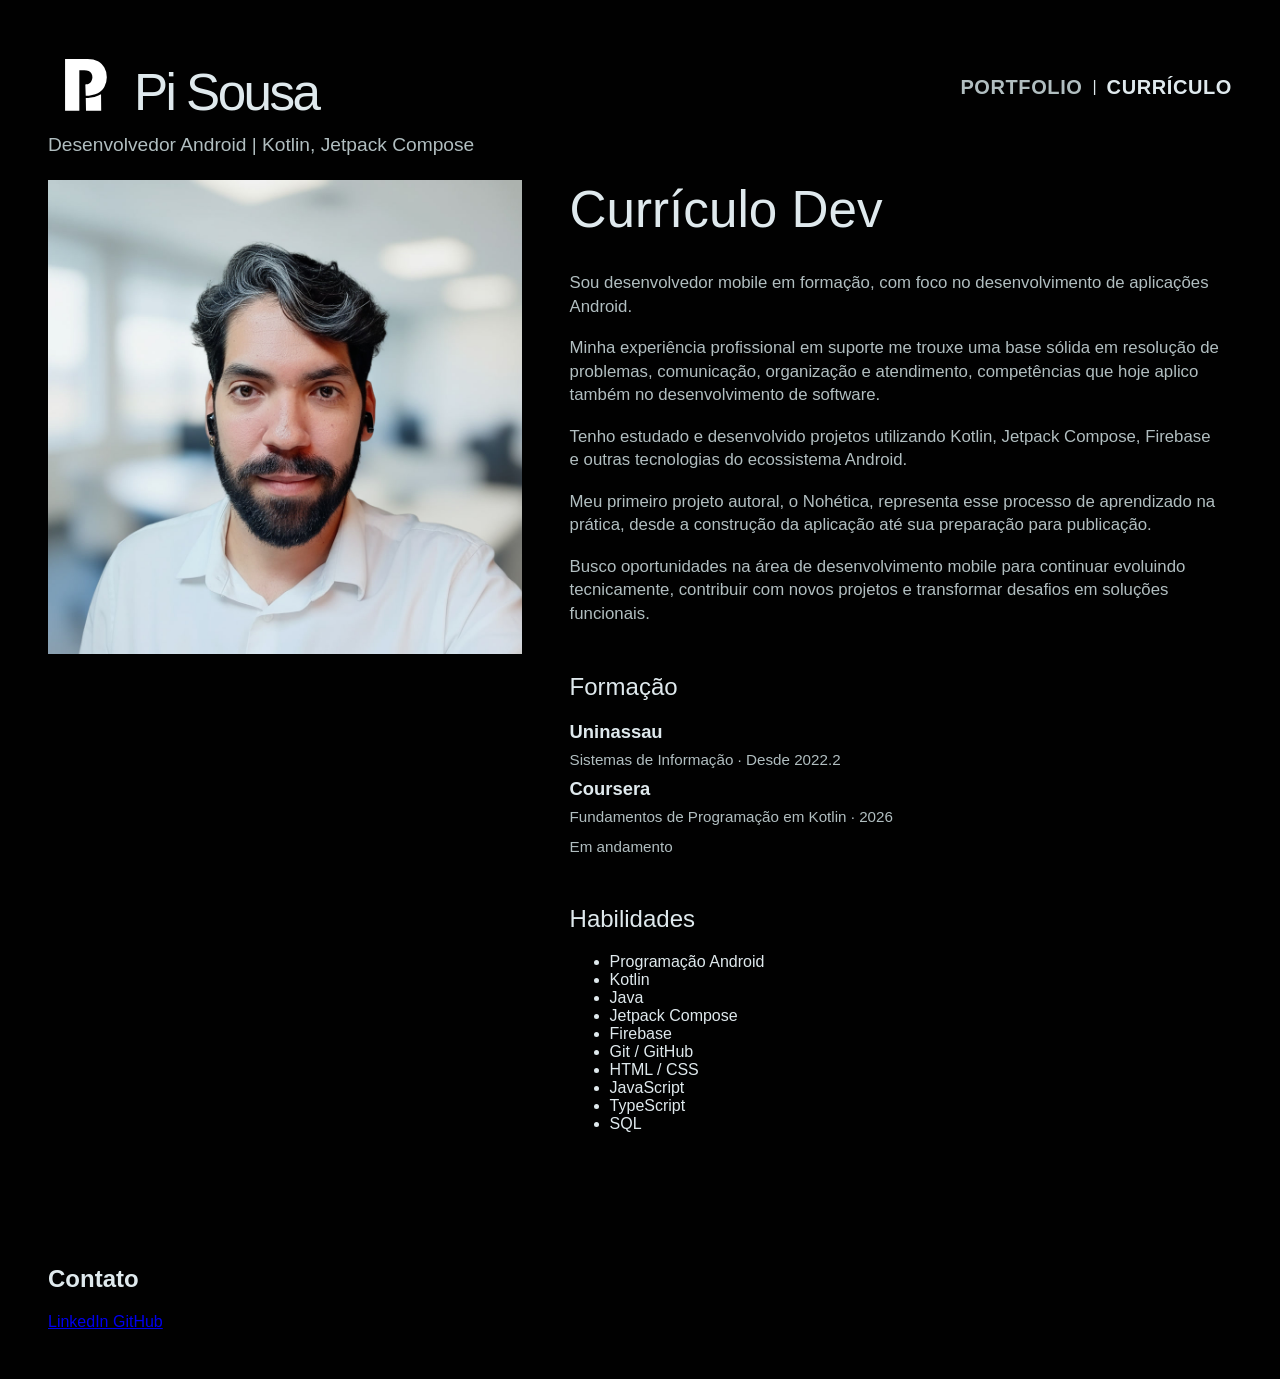
==== curriculo.html @ ac5650f1 "Update curriculo.html pulando lin/ha skills" ====
<!DOCTYPE html>
<html lang="pt-BR">

<head>
  <meta charset="UTF-8">
  <meta name="viewport" content="width=device-width, initial-scale=1.0">

  <title>Pi Sousa — Currículo</title>

  <link rel="stylesheet" href="css/style.css">
</head>

<body>

  <main class="portfolio">

    <!-- CABEÇALHO -->

    <header class="portfolio-header">

      <div class="portfolio-brand">

        <div class="portfolio-name">

          <img
            src="assets/pi%20logo%20(1).svg"
            alt="Logo Pi">

          <h1>Pi Sousa</h1>

        </div>

        <nav class="portfolio-nav">

          <a href="index.html">
            PORTFOLIO
          </a>

          <span>|</span>

          <a href="curriculo.html" class="active">
            CURRÍCULO
          </a>

        </nav>

      </div>

      <p class="portfolio-subtitle">
        Desenvolvedor Android | Kotlin, Jetpack Compose
      </p>

    </header>


    <!-- CURRÍCULO -->

    <section class="curriculo">

      <div class="curriculo-intro">

        <div class="curriculo-foto">

          <img
            src="assets/pi.jpg"
            alt="Pi Sousa">

        </div>

        <div class="curriculo-bio">

          <h2>Currículo Dev</h2>

          <p>
            Sou desenvolvedor mobile em formação, com foco no
            desenvolvimento de aplicações Android.
          </p>

          <p>
            Minha experiência profissional em suporte me trouxe uma
            base sólida em resolução de problemas, comunicação,
            organização e atendimento, competências que hoje aplico
            também no desenvolvimento de software.
          </p>

          <p>
            Tenho estudado e desenvolvido projetos utilizando Kotlin,
            Jetpack Compose, Firebase e outras tecnologias do
            ecossistema Android.
          </p>

          <p>
            Meu primeiro projeto autoral, o Nohética, representa esse
            processo de aprendizado na prática, desde a construção da
            aplicação até sua preparação para publicação.
          </p>

          <p>
            Busco oportunidades na área de desenvolvimento mobile para
            continuar evoluindo tecnicamente, contribuir com novos
            projetos e transformar desafios em soluções funcionais.
          </p>


           <!-- FORMAÇÃO -->

      <section class="curriculo-section">

        <h2>Formação</h2>

        <div class="curriculo-item">

          <h3>Uninassau</h3>

          <p>
            Sistemas de Informação · Desde 2022.2
          </p>

        </div>

        <div class="curriculo-item">

          <h3>Coursera</h3>

          <p>
            Fundamentos de Programação em Kotlin · 2026
          </p>

          <p>
            Em andamento
          </p>

        </div>

      </section>


      <!-- HABILIDADES -->

      <section class="curriculo-section">

        <h2>Habilidades</h2>

<ul class="skills">

  <li>Programação Android</li>
  <li>Kotlin</li>
  <li>Java</li>
  <li>Jetpack Compose</li>
  <li>Firebase</li>
  <li>Git / GitHub</li>
  <li>HTML / CSS</li>
  <li>JavaScript</li>
  <li>TypeScript</li>
  <li>SQL</li>

</ul>

      </section>




      </div>


         <!-- CONTATO -->

      <section class="curriculo-section">

        <h2>Contato</h2>

        <div class="curriculo-links">

          <a href="#" target="_blank">
            LinkedIn
          </a>

          <a href="#" target="_blank">
            GitHub
          </a>

        </div>

      </section>

    </section>

  </main>

</body>

</html>
---- css/style.css ----
:root {
  --bg: #010101;
  --bgcards: #091218;
  --text: #dfe9ed;
  --subtext: #b1bec0;
  --text-muted: #7f8b91;
  --text-subtle: #59666d;
  --gap: 24px;
}
* {
  box-sizing: border-box;
}

html {
  scroll-behavior: smooth;
}

body {
  margin: 0;
  background: var(--bg);
  color: var(--text);
  font-family: Arial, Helvetica, sans-serif;
}

.portfolio {
  width: 100%;
  max-width: 1600px;
  margin: 0 auto;
  padding: 48px;
}

.portfolio-brand {
  display: flex;
  align-items: center;
  gap: 16px;
}

.portfolio-brand img {
  width: 70px;
  height: 70px;
  object-fit: contain;
  filter: invert(1);
}

.portfolio-name {
  display: flex;
    align-items: flex-end;
  gap: 16px;
}

.portfolio-nav {
  display: flex;
  align-items: center;
  gap: 10px;
  margin-left: auto;
  margin-top: 8px;
}

.portfolio-nav a {
  color: var(--subtext);
  text-decoration: none;
  font-size: 1.25rem;
  font-weight: 700;
  letter-spacing: 0.03em;
}

.portfolio-nav a.active {
  color: var(--text);
}

/* ---------- CABEÇALHO ---------- */

.portfolio-header {
  margin-bottom: 24px;
}

.portfolio-header h1 {
  margin: 0;
font-size: clamp(1.8rem, 4vw, 4rem);
  font-weight: 500;
  letter-spacing: -0.05em;
  line-height: 0.95;
}

.portfolio-subtitle {
  margin-top: 1rem;
  font-size: 1.2rem;
color: var(--subtext);
}


/* ---------- LINHAS ---------- */

.portfolio-row {
  display: flex;
  gap: 24px;
  width: 100%;
  margin-bottom: 48px;
  align-items: flex-start;
  justify-content: flex-start;
}


/* ---------- PROJETOS ---------- */

.project {
  position: relative;
  overflow: hidden;
  background: transparent;
}

.project img {
  display: block;
  width: 100%;
  height: auto;
  object-fit: contain;
}

/* ---------- TAMANHOS ---------- */

.project-wide {
  flex: 2;
}

.project-medium {
  flex: 1;
}

.project-small {
  flex: 0.7;
}

.project-tall {
  flex: 1;
}


/* ---------- LEGENDAS ---------- */

.project-caption {
  padding: 12px 0 4px;
  font-size: 1.5rem;
  line-height: 1.2;
  color: var(--text);
  font-weight: bold;
}

.project-subcaption {
  padding: 0;
  font-size: 1.5rem;
  line-height: 1.2;
  color: var(--subtext);
}


/* ---------- BLOCOS DE TEXTO ---------- */

.text-card {
  width: 100%;
  min-height: 280px;

  display: flex;
  align-items: center;
  justify-content: center;

  padding: 60px 8%;

 background: var(--bgcards);
}

.text-card p {
  max-width: 1100px;
  margin: 0;

  font-size: clamp(1.5rem, 3vw, 3rem);
  line-height: 1.1;
  letter-spacing: -0.03em;
}

.text-card-large {
  min-height: 400px;
}

.text-card-intro {
  min-height: 160px;
  padding: 40px 8%;
}

.text-card-intro p {
  font-size: clamp(1.2rem, 2vw, 2rem);
}

/* ---------- CURRÍCULO ---------- */

.curriculo {
  width: 100%;
}

.curriculo-intro {
  display: grid;
grid-template-columns: 40% 60%;
  gap: 48px;
  align-items: start;
}

.curriculo-foto img {
  width: 100%;
  height: auto;
  display: block;
}

.curriculo-bio {
  padding-top: 0;
    padding-right: 8%;
}

.curriculo-bio h2 {
  margin: 0 0 32px;
  font-size: clamp(2rem, 4vw, 4rem);
  font-weight: 500;
}

.curriculo-bio p {
  margin: 0 0 18px;
  font-size: 1.05rem;
  line-height: 1.4;
  color: var(--subtext);
}

/* ---------- RESPONSIVO ---------- */

@media (max-width: 900px) {

  .portfolio {
    padding: 24px;
  }

  .portfolio-row {
    flex-direction: column;
  }

  .project,
  .project-wide,
  .project-medium,
  .project-small,
  .project-tall {
    width: 100%;
    flex: none;
  }

  .portfolio-subtitle {
    font-size: 1.3rem;
  }

  .project-caption {
    font-size: 1.2rem;
  }

  .project-subcaption {
    font-size: 1.1rem;
  }

}



.curriculo-section h2 {
   font-size: 1.5rem;
  margin-bottom: 20px;
}

.curriculo-item h3 {
  font-size: 1.15rem;
  margin: 0 0 6px;
}

.curriculo-item p {
  font-size: 0.95rem;
  margin: 0 0 8px;
  color: var(--subtext);
}


.curriculo-section {
  margin-top: 48px;
}
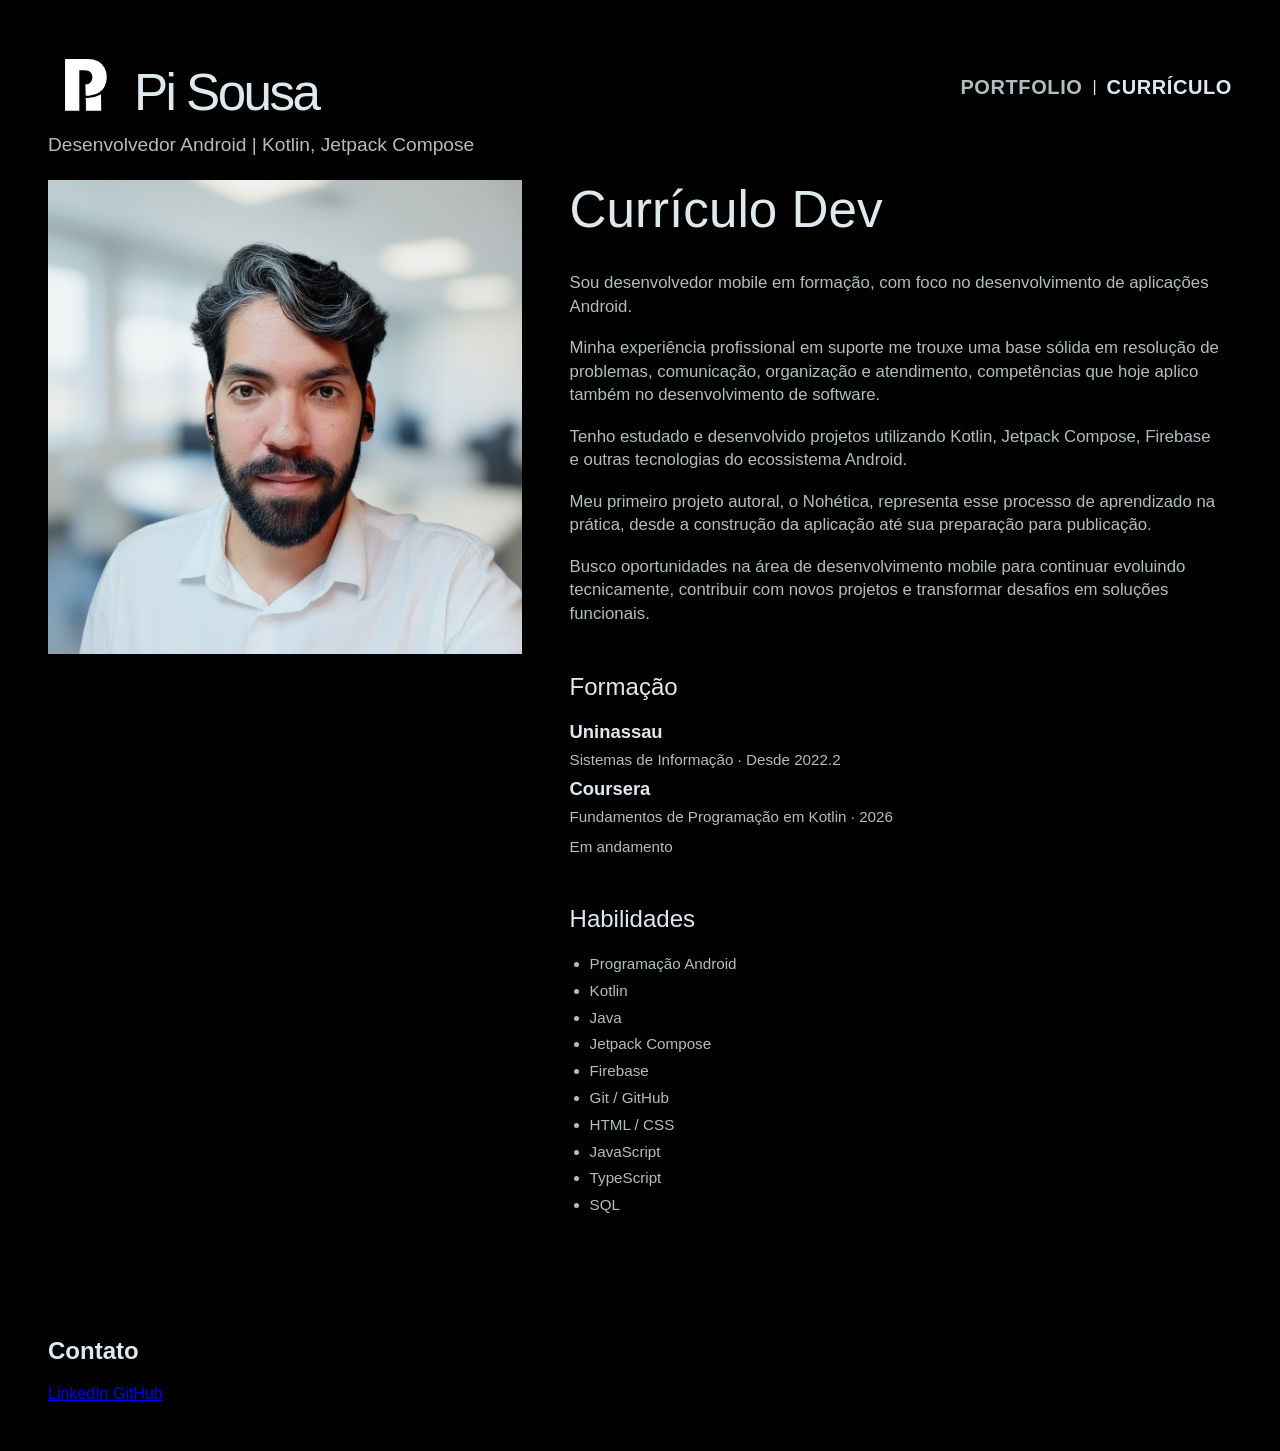
==== commit dea504f1: "Update curriculo.html" ====
--- a/curriculo.html
+++ b/curriculo.html
@@ -103,7 +103,8 @@
 
 
            <!-- FORMAÇÃO -->
-
+<div class="curriculo-duas-colunas">
+  
       <section class="curriculo-section">
 
         <h2>Formação</h2>
@@ -158,7 +159,7 @@
 
       </section>
 
-
+</div>
 
 
       </div>
--- a/css/style.css
+++ b/css/style.css
@@ -286,3 +286,15 @@
 }
 
 
+.skills {
+  margin: 0;
+  padding-left: 20px;
+  color: var(--subtext);
+}
+
+.skills li {
+  font-size: 0.95rem;
+  line-height: 1.5;
+  margin-bottom: 4px;
+}
+
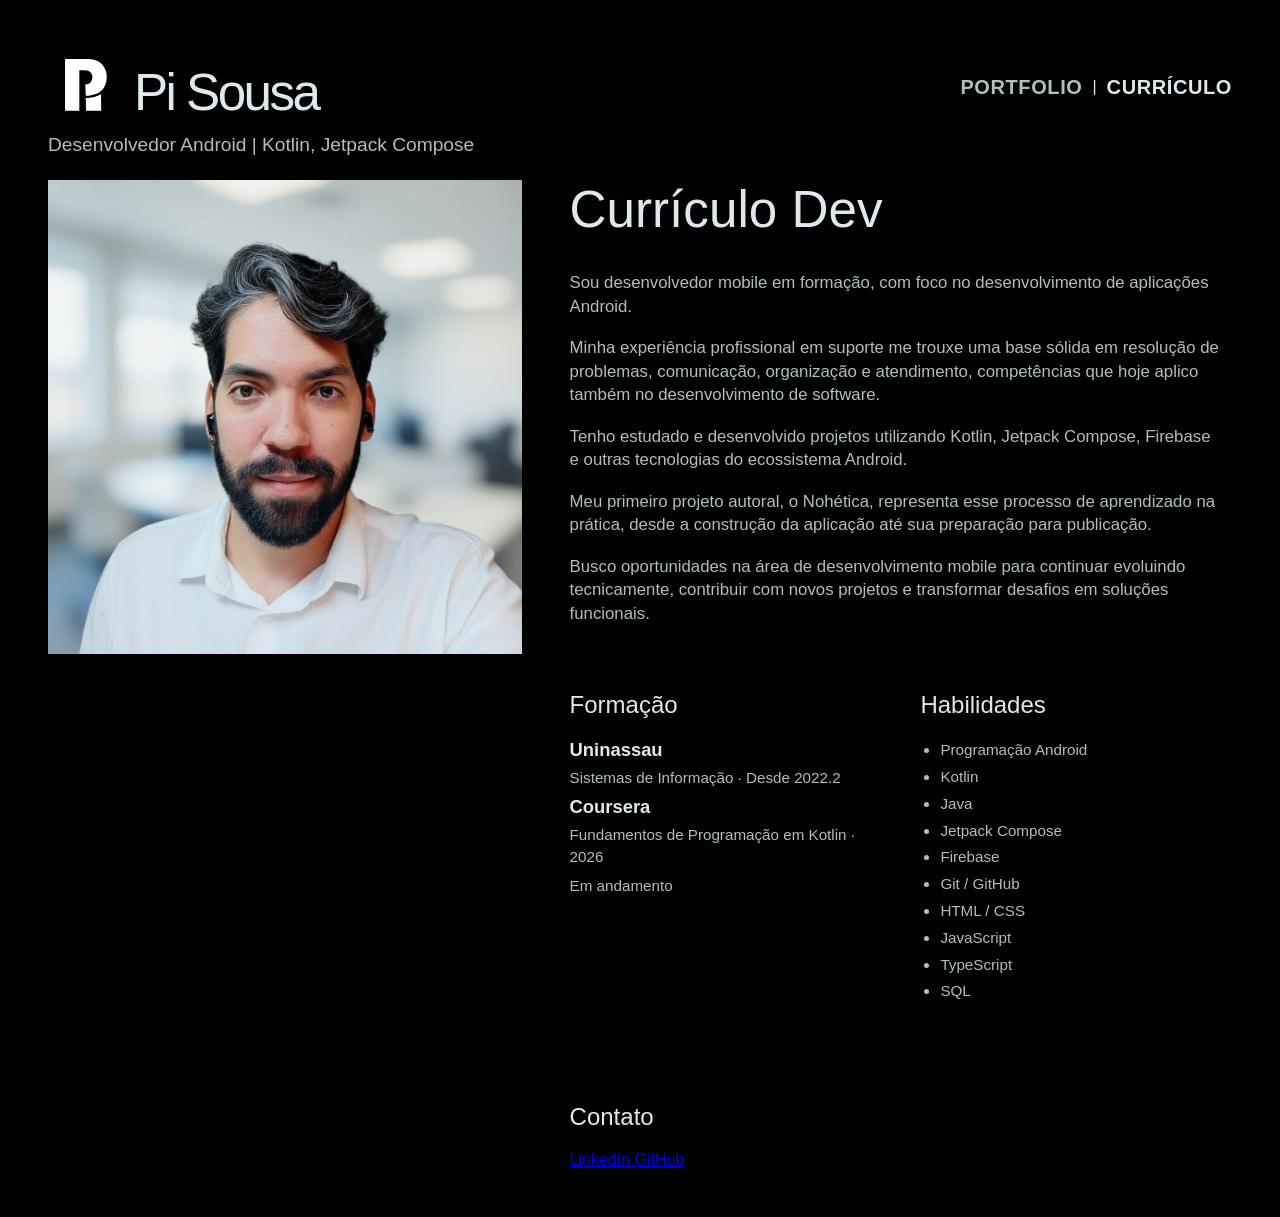
==== commit 7804bda8: "Update curriculo.html" ====
--- a/curriculo.html
+++ b/curriculo.html
@@ -158,15 +158,7 @@
 </ul>
 
       </section>
-
-</div>
-
-
-      </div>
-
-
-         <!-- CONTATO -->
-
+  
       <section class="curriculo-section">
 
         <h2>Contato</h2>
@@ -185,6 +177,15 @@
 
       </section>
 
+</div>
+
+
+      </div>
+
+
+         <!-- CONTATO -->
+
+
     </section>
 
   </main>
--- a/css/style.css
+++ b/css/style.css
@@ -298,3 +298,9 @@
   margin-bottom: 4px;
 }
 
+
+.curriculo-duas-colunas {
+  display: grid;
+  grid-template-columns: 1fr 1fr;
+  gap: 48px;
+}
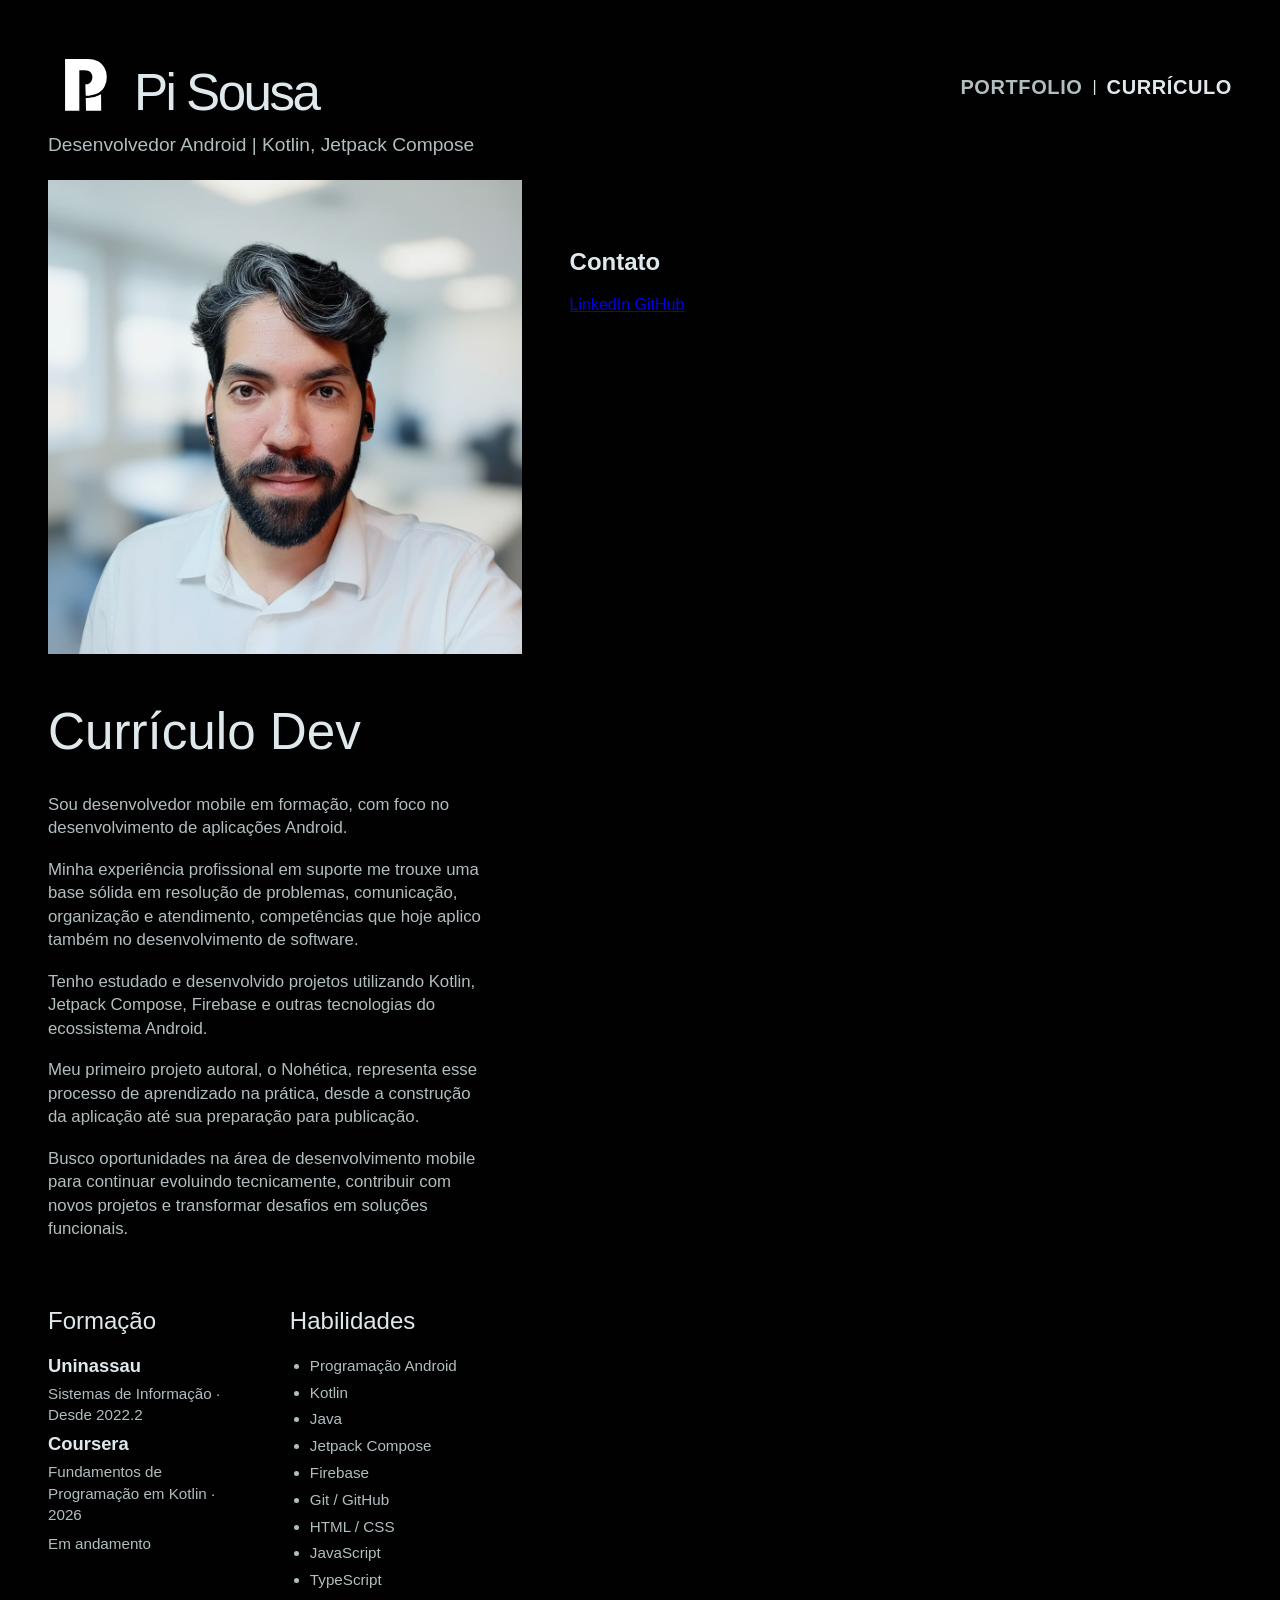
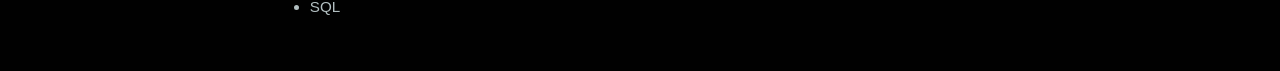
==== commit 4653a8b2: "Update curriculo.html" ====
--- a/curriculo.html
+++ b/curriculo.html
@@ -66,6 +66,27 @@
             alt="Pi Sousa">
 
         </div>
+
+        
+         <!-- CONTATO -->
+  
+      <section class="curriculo-section">
+
+        <h2>Contato</h2>
+
+        <div class="curriculo-links">
+
+          <a href="#" target="_blank">
+            LinkedIn
+          </a>
+
+          <a href="#" target="_blank">
+            GitHub
+          </a>
+
+        </div>
+
+      </section>
 
         <div class="curriculo-bio">
 
@@ -158,24 +179,7 @@
 </ul>
 
       </section>
-  
-      <section class="curriculo-section">
 
-        <h2>Contato</h2>
-
-        <div class="curriculo-links">
-
-          <a href="#" target="_blank">
-            LinkedIn
-          </a>
-
-          <a href="#" target="_blank">
-            GitHub
-          </a>
-
-        </div>
-
-      </section>
 
 </div>
 
@@ -183,7 +187,7 @@
       </div>
 
 
-         <!-- CONTATO -->
+  
 
 
     </section>
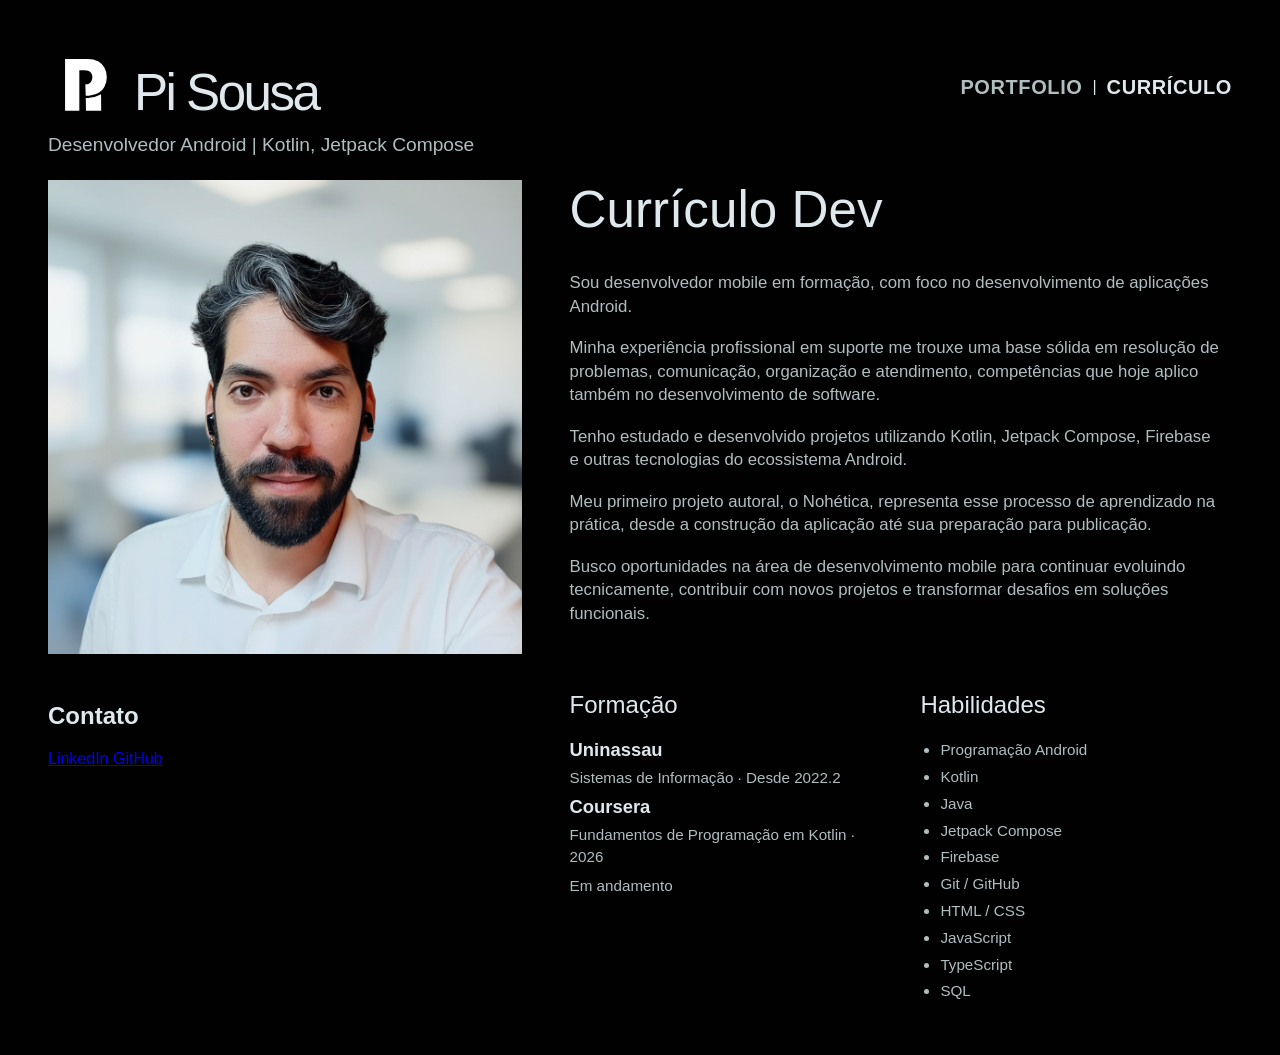
==== commit 788f2dde: "Update curriculo.html" ====
--- a/curriculo.html
+++ b/curriculo.html
@@ -59,34 +59,44 @@
 
       <div class="curriculo-intro">
 
-        <div class="curriculo-foto">
-
-          <img
-            src="assets/pi.jpg"
-            alt="Pi Sousa">
+
+        <!-- COLUNA ESQUERDA -->
+
+        <div class="curriculo-coluna-esquerda">
+
+          <div class="curriculo-foto">
+
+            <img
+              src="assets/pi.jpg"
+              alt="Pi Sousa">
+
+          </div>
+
+
+          <!-- CONTATO -->
+
+          <section class="curriculo-section">
+
+            <h2>Contato</h2>
+
+            <div class="curriculo-links">
+
+              <a href="#" target="_blank">
+                LinkedIn
+              </a>
+
+              <a href="#" target="_blank">
+                GitHub
+              </a>
+
+            </div>
+
+          </section>
 
         </div>
 
-        
-         <!-- CONTATO -->
-  
-      <section class="curriculo-section">
-
-        <h2>Contato</h2>
-
-        <div class="curriculo-links">
-
-          <a href="#" target="_blank">
-            LinkedIn
-          </a>
-
-          <a href="#" target="_blank">
-            GitHub
-          </a>
-
-        </div>
-
-      </section>
+
+        <!-- COLUNA DIREITA -->
 
         <div class="curriculo-bio">
 
@@ -123,73 +133,74 @@
           </p>
 
 
-           <!-- FORMAÇÃO -->
-<div class="curriculo-duas-colunas">
-  
-      <section class="curriculo-section">
-
-        <h2>Formação</h2>
-
-        <div class="curriculo-item">
-
-          <h3>Uninassau</h3>
-
-          <p>
-            Sistemas de Informação · Desde 2022.2
-          </p>
+          <!-- FORMAÇÃO + HABILIDADES -->
+
+          <div class="curriculo-duas-colunas">
+
+
+            <!-- FORMAÇÃO -->
+
+            <section class="curriculo-section">
+
+              <h2>Formação</h2>
+
+              <div class="curriculo-item">
+
+                <h3>Uninassau</h3>
+
+                <p>
+                  Sistemas de Informação · Desde 2022.2
+                </p>
+
+              </div>
+
+              <div class="curriculo-item">
+
+                <h3>Coursera</h3>
+
+                <p>
+                  Fundamentos de Programação em Kotlin · 2026
+                </p>
+
+                <p>
+                  Em andamento
+                </p>
+
+              </div>
+
+            </section>
+
+
+            <!-- HABILIDADES -->
+
+            <section class="curriculo-section">
+
+              <h2>Habilidades</h2>
+
+              <ul class="skills">
+
+                <li>Programação Android</li>
+                <li>Kotlin</li>
+                <li>Java</li>
+                <li>Jetpack Compose</li>
+                <li>Firebase</li>
+                <li>Git / GitHub</li>
+                <li>HTML / CSS</li>
+                <li>JavaScript</li>
+                <li>TypeScript</li>
+                <li>SQL</li>
+
+              </ul>
+
+            </section>
+
+
+          </div>
 
         </div>
 
-        <div class="curriculo-item">
-
-          <h3>Coursera</h3>
-
-          <p>
-            Fundamentos de Programação em Kotlin · 2026
-          </p>
-
-          <p>
-            Em andamento
-          </p>
-
-        </div>
-
-      </section>
-
-
-      <!-- HABILIDADES -->
-
-      <section class="curriculo-section">
-
-        <h2>Habilidades</h2>
-
-<ul class="skills">
-
-  <li>Programação Android</li>
-  <li>Kotlin</li>
-  <li>Java</li>
-  <li>Jetpack Compose</li>
-  <li>Firebase</li>
-  <li>Git / GitHub</li>
-  <li>HTML / CSS</li>
-  <li>JavaScript</li>
-  <li>TypeScript</li>
-  <li>SQL</li>
-
-</ul>
-
-      </section>
-
-
-</div>
-
-
       </div>
 
-
-  
-
-
     </section>
 
   </main>
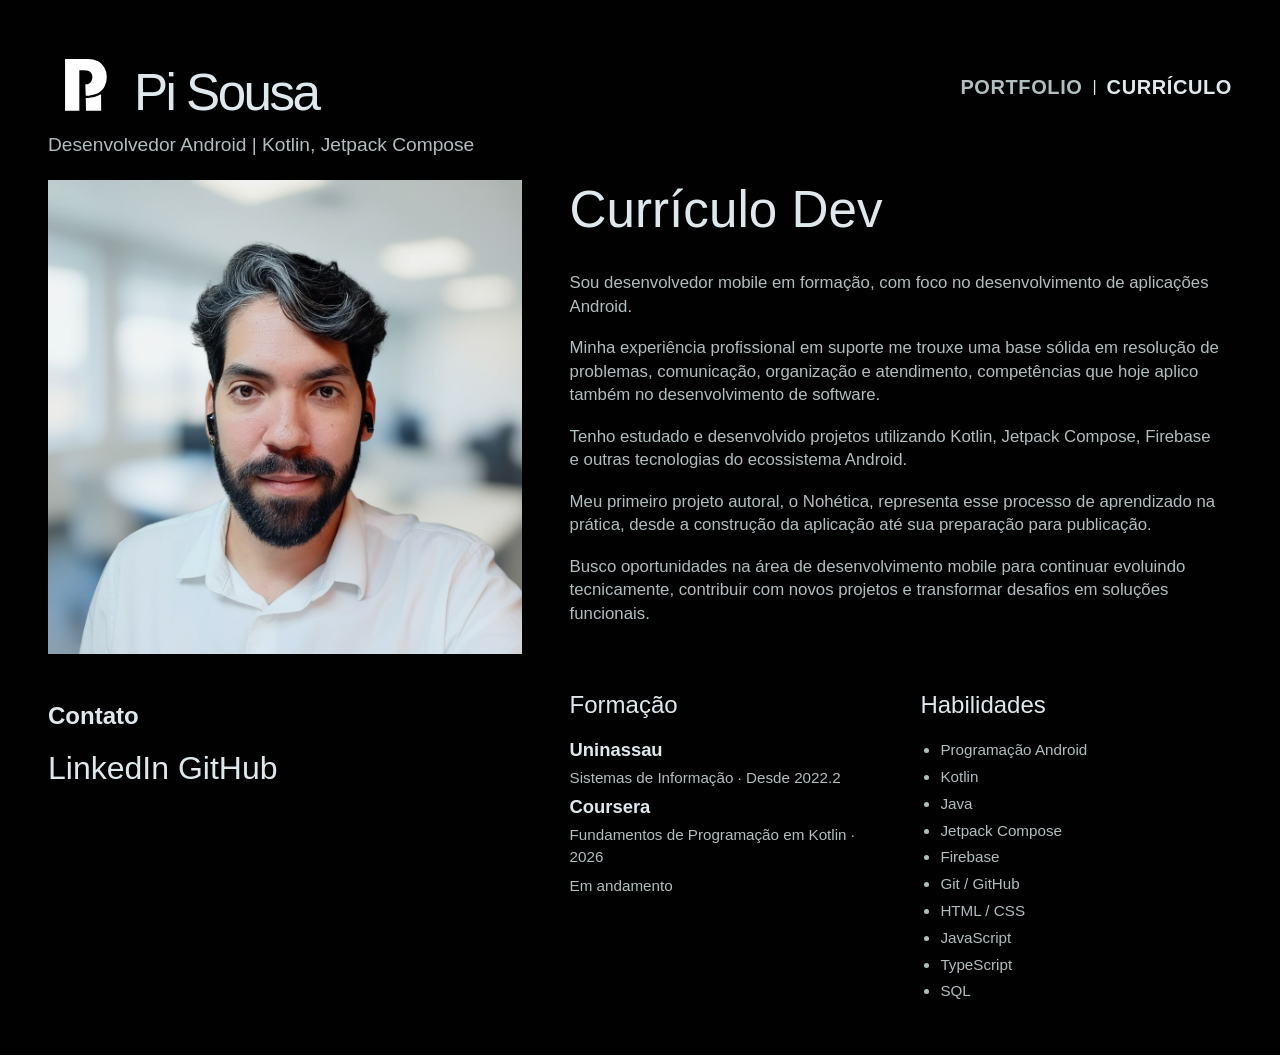
==== commit e3e8051f: "Update curriculo.html lik linkedin" ====
--- a/curriculo.html
+++ b/curriculo.html
@@ -81,9 +81,9 @@
 
             <div class="curriculo-links">
 
-              <a href="#" target="_blank">
-                LinkedIn
-              </a>
+<a href="https://www.linkedin.com/in/osvaldosousa-tecnologia/" target="_blank" rel="noopener noreferrer">
+  LinkedIn
+</a>
 
               <a href="#" target="_blank">
                 GitHub
--- a/css/style.css
+++ b/css/style.css
@@ -304,3 +304,11 @@
   grid-template-columns: 1fr 1fr;
   gap: 48px;
 }
+
+
+
+.curriculo-links a {
+  color: var(--text);
+  text-decoration: none;
+  font-size: 2rem;
+}
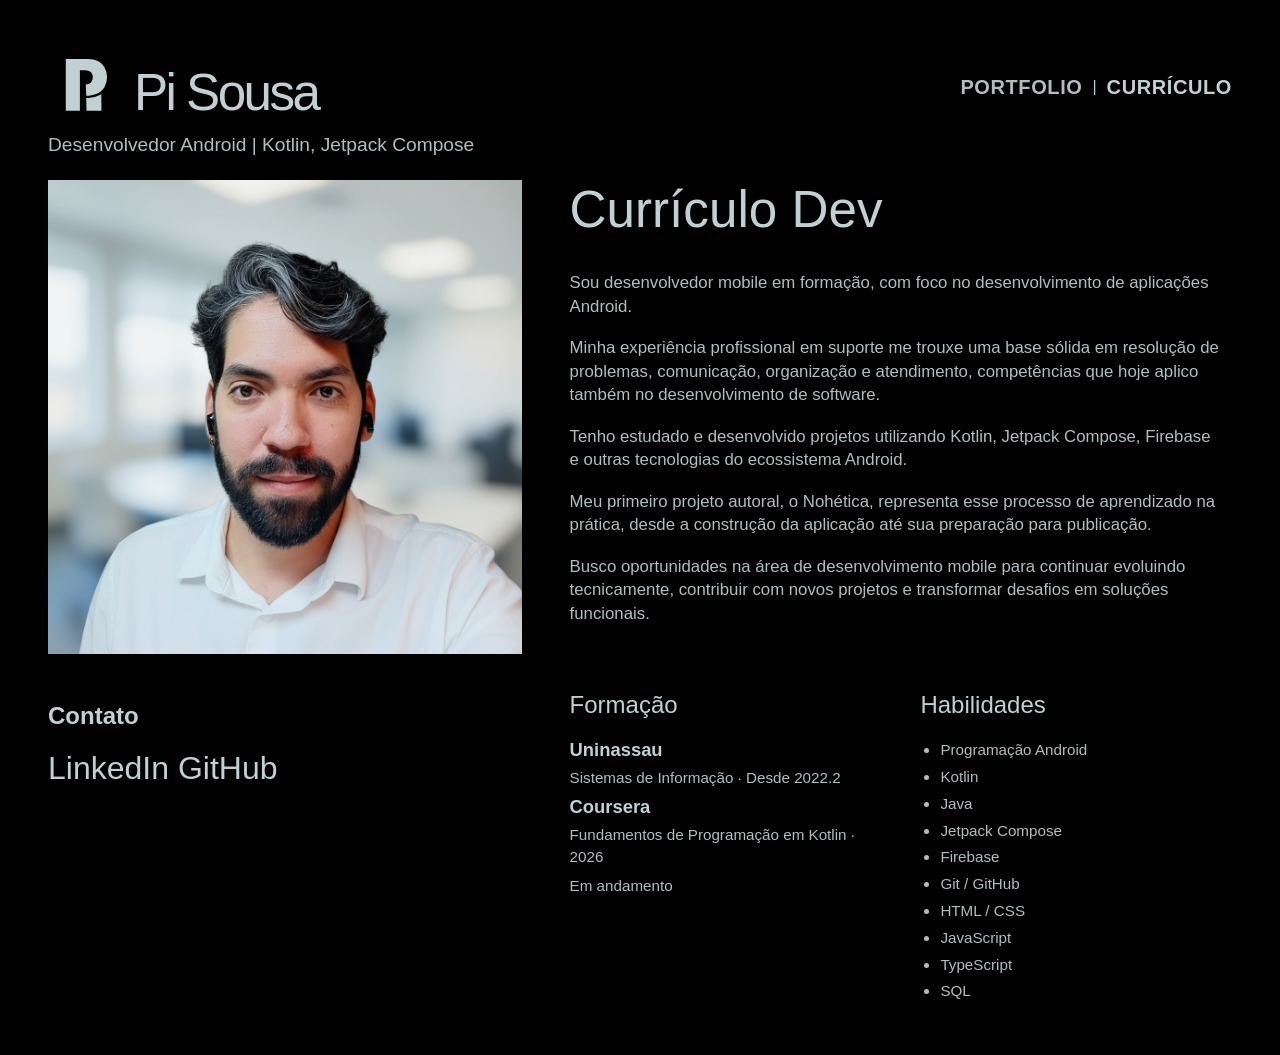
==== commit fb8da75c: "Update curriculo.html" ====
--- a/curriculo.html
+++ b/curriculo.html
@@ -22,9 +22,7 @@
 
         <div class="portfolio-name">
 
-          <img
-            src="assets/pi%20logo%20(1).svg"
-            alt="Logo Pi">
+       <div class="pi-logo"></div>
 
           <h1>Pi Sousa</h1>
 
@@ -84,10 +82,9 @@
 <a href="https://www.linkedin.com/in/osvaldosousa-tecnologia/" target="_blank" rel="noopener noreferrer">
   LinkedIn
 </a>
-
-              <a href="#" target="_blank">
-                GitHub
-              </a>
+<a href="https://github.com/OsvaldoSousa-Programador" target="_blank" rel="noopener noreferrer">
+  GitHub
+</a>
 
             </div>
 
--- a/css/style.css
+++ b/css/style.css
@@ -1,7 +1,7 @@
 :root {
   --bg: #010101;
-  --bgcards: #091218;
-  --text: #dfe9ed;
+  --bgcards: #03070a;
+  --text: #c1d0d2;
   --subtext: #b1bec0;
   --text-muted: #7f8b91;
   --text-subtle: #59666d;
@@ -35,11 +35,13 @@
   gap: 16px;
 }
 
-.portfolio-brand img {
+.pi-logo {
   width: 70px;
   height: 70px;
-  object-fit: contain;
-  filter: invert(1);
+  background-color: var(--text);
+
+  -webkit-mask: url("../assets/pi-logo.svg") center / contain no-repeat;
+  mask: url("../assets/pi-logo.svg") center / contain no-repeat;
 }
 
 .portfolio-name {
@@ -156,7 +158,7 @@
 /* ---------- BLOCOS DE TEXTO ---------- */
 
 .text-card {
-  width: 100%;
+  width: calc(100% + 96px);
   min-height: 280px;
 
   display: flex;
@@ -165,7 +167,10 @@
 
   padding: 60px 8%;
 
- background: var(--bgcards);
+  background: var(--bgcards);
+
+ margin-left: -48px;
+margin-right: -48px;
 }
 
 .text-card p {
